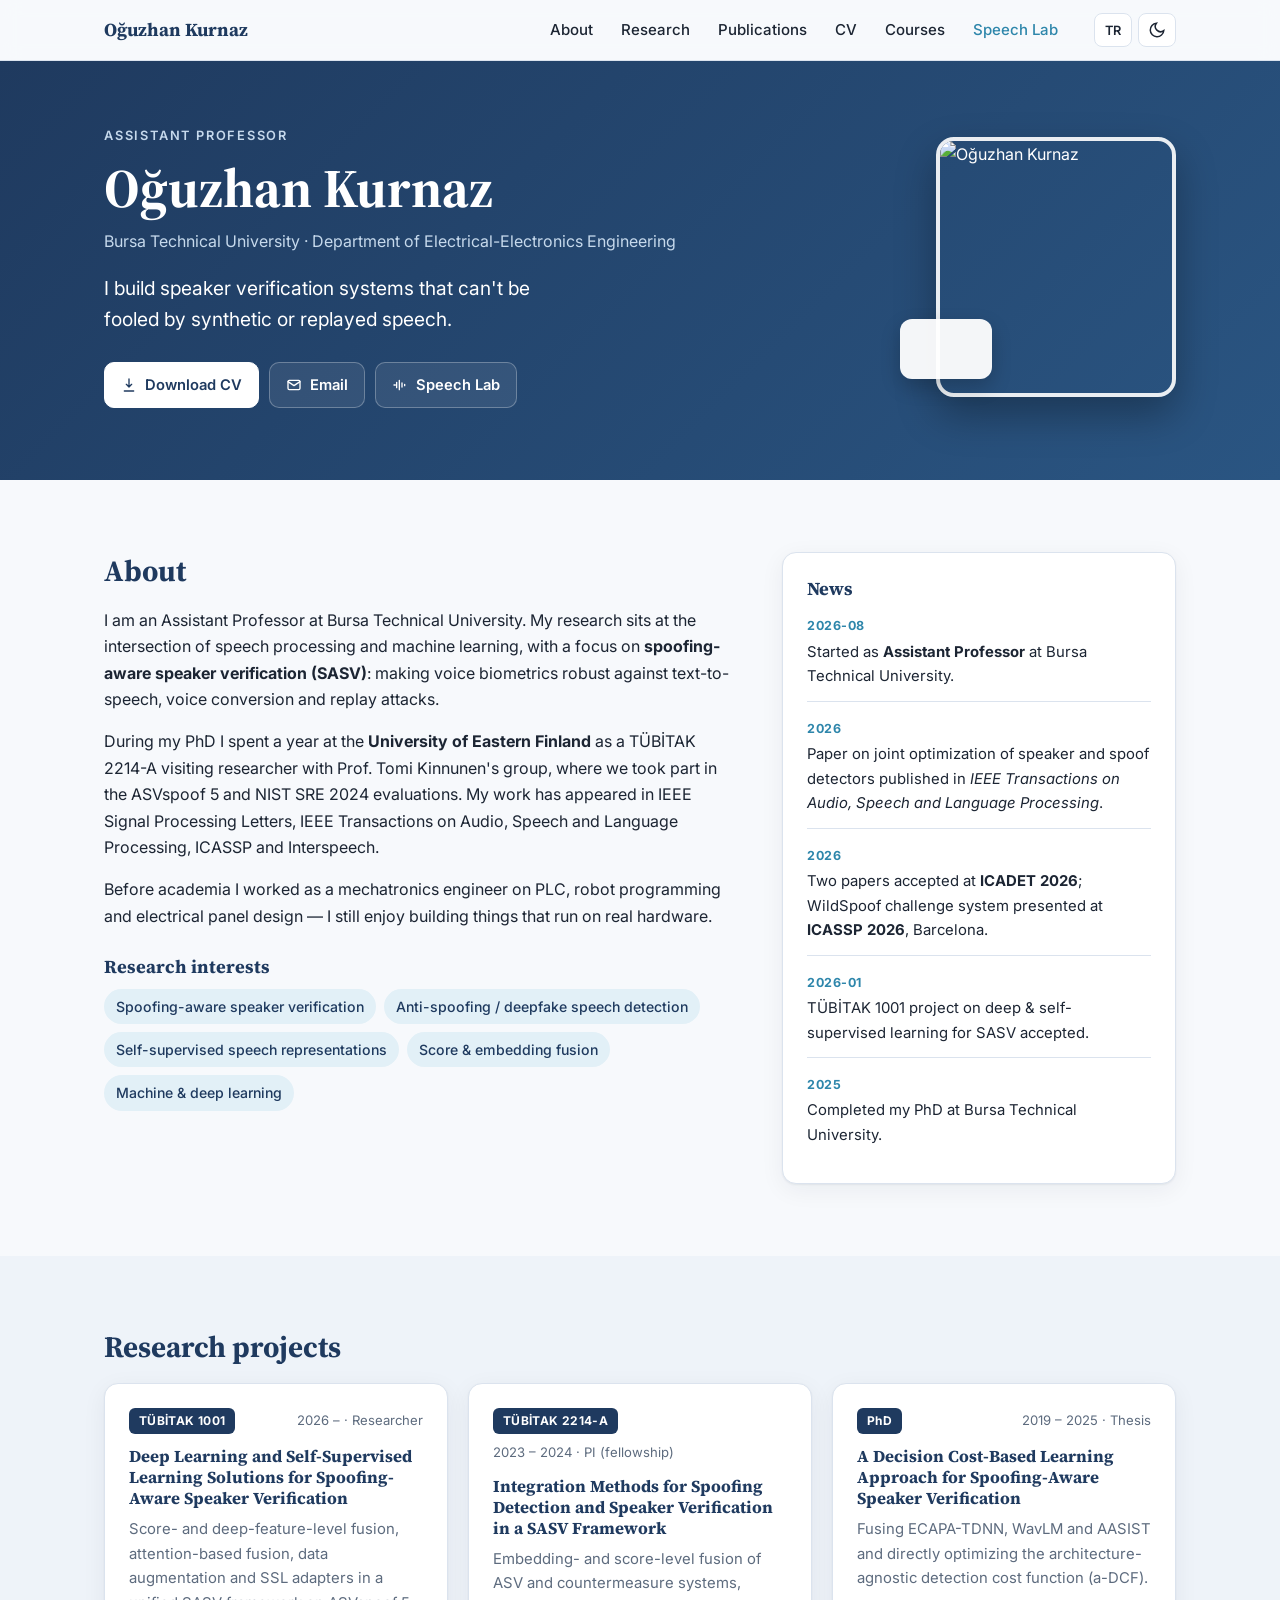
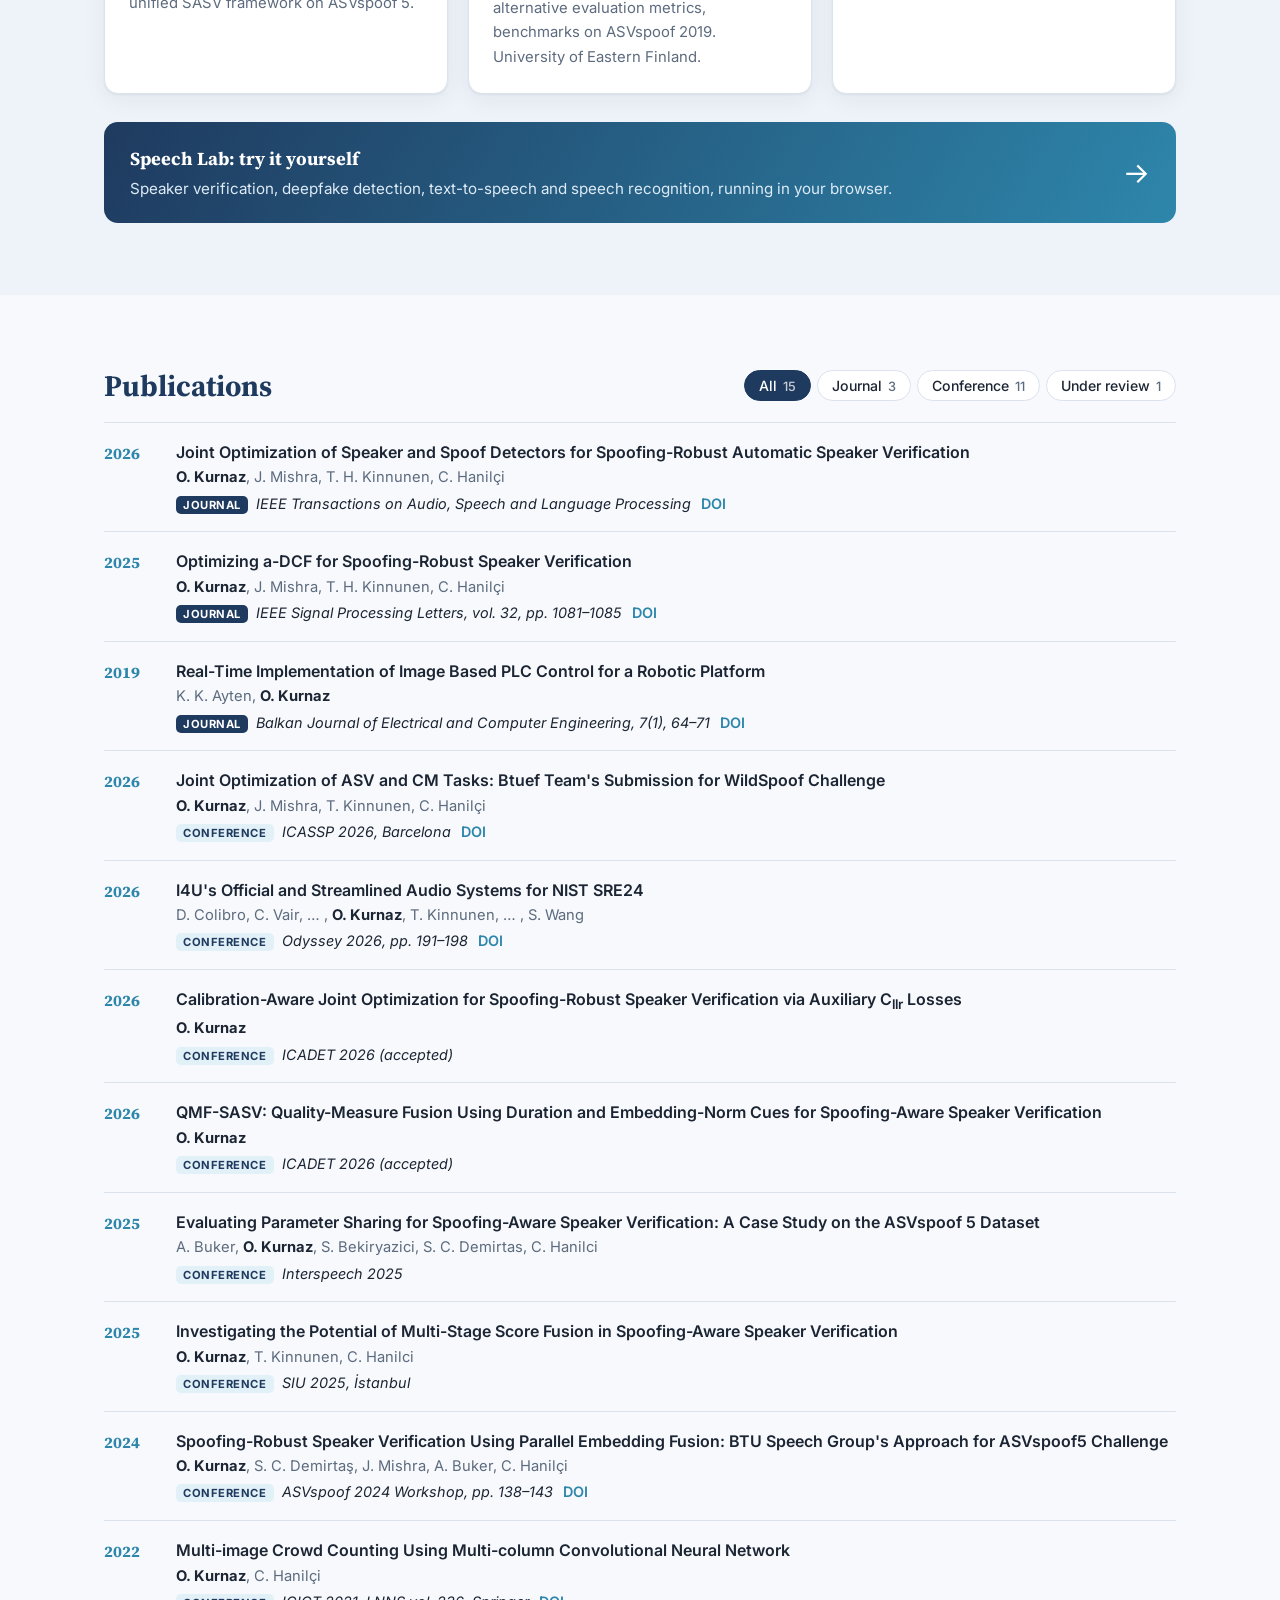
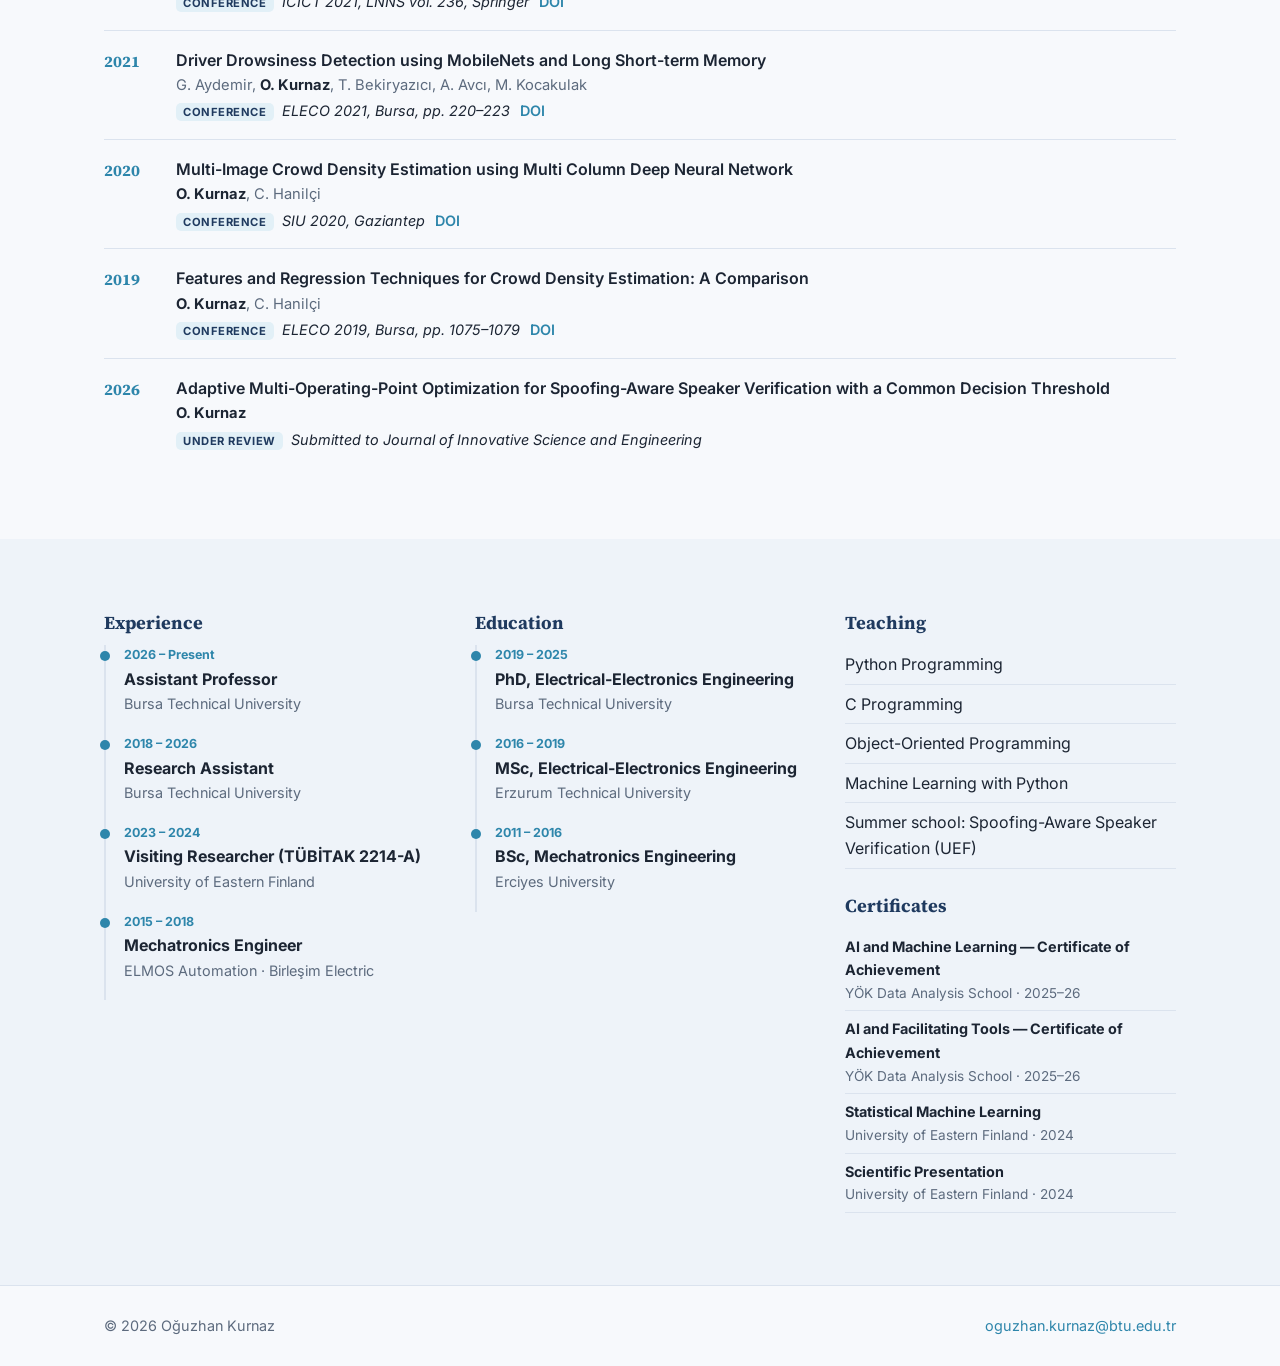
==== index.html @ 3886b08e "Add in-browser Speech Lab, Courses page; remove homepage stats - Speech Lab: live spectrogram/pitch," ====
<!doctype html>
<html lang="en">
<head>
  <meta charset="utf-8">
  <meta name="viewport" content="width=device-width, initial-scale=1">
  <title>Oğuzhan Kurnaz</title>
  <meta name="description" content="Oğuzhan Kurnaz — Assistant Professor at Bursa Technical University. Research on spoofing-aware speaker verification, speech processing and machine learning.">
  <link rel="icon" href="data:image/svg+xml,<svg xmlns='http://www.w3.org/2000/svg' viewBox='0 0 32 32'><rect width='32' height='32' rx='7' fill='%231F3A5F'/><text x='16' y='22' font-family='Arial' font-weight='700' font-size='15' fill='white' text-anchor='middle'>OK</text></svg>">
  <link rel="preconnect" href="https://fonts.googleapis.com">
  <link rel="preconnect" href="https://fonts.gstatic.com" crossorigin>
  <link href="https://fonts.googleapis.com/css2?family=Inter:wght@400;500;600;700&family=Source+Serif+4:opsz,wght@8..60,600;8..60,700&display=swap" rel="stylesheet">
  <link rel="stylesheet" href="assets/css/style.css">
</head>
<body>
  <header class="topbar">
    <div class="wrap topbar-inner">
      <a class="brand" href="index.html">Oğuzhan Kurnaz</a>
      <nav class="nav" id="nav">
        <a href="#about" data-i18n="nav.about">About</a>
        <a href="#research" data-i18n="nav.research">Research</a>
        <a href="#publications" data-i18n="nav.publications">Publications</a>
        <a href="#cv" data-i18n="nav.cv">CV</a>
        <a href="teaching.html" data-i18n="nav.teaching">Courses</a>
        <a href="demos.html" class="nav-demo" data-i18n="nav.demos">Speech Lab</a>
      </nav>
      <div class="tools">
        <button class="tool" id="langBtn" type="button" aria-label="Language">TR</button>
        <button class="tool" id="themeBtn" type="button" aria-label="Theme">
          <svg viewBox="0 0 24 24" width="18" height="18" fill="none" stroke="currentColor" stroke-width="2" stroke-linecap="round"><path d="M21 12.8A9 9 0 1 1 11.2 3a7 7 0 0 0 9.8 9.8z"/></svg>
        </button>
        <button class="tool menu-btn" id="menuBtn" type="button" aria-label="Menu">
          <svg viewBox="0 0 24 24" width="20" height="20" fill="none" stroke="currentColor" stroke-width="2" stroke-linecap="round"><path d="M4 7h16M4 12h16M4 17h16"/></svg>
        </button>
      </div>
    </div>
  </header>

  <main>
    <section class="hero">
      <div class="wrap hero-inner">
        <div class="hero-text">
          <p class="eyebrow" id="heroTitle"></p>
          <h1 id="heroName"></h1>
          <p class="affil" id="heroAffil"></p>
          <p class="tagline" id="heroTagline"></p>
          <div class="actions" id="heroActions"></div>
        </div>
        <div class="hero-photo">
          <img id="heroPhoto" alt="Oğuzhan Kurnaz" width="260" height="280">
          <div class="wave" aria-hidden="true"><span></span><span></span><span></span><span></span><span></span><span></span><span></span><span></span><span></span></div>
        </div>
      </div>
    </section>

    <section id="about" class="section">
      <div class="wrap grid-2">
        <div>
          <h2 data-i18n="sec.about">About</h2>
          <div class="prose" id="about-text"></div>
          <h3 data-i18n="sec.interests">Research interests</h3>
          <ul class="chips" id="interests"></ul>
        </div>
        <aside class="card news">
          <h3 data-i18n="sec.news">News</h3>
          <ul id="news"></ul>
        </aside>
      </div>
    </section>

    <section id="research" class="section alt">
      <div class="wrap">
        <h2 data-i18n="sec.projects">Research projects</h2>
        <div class="cards" id="projects"></div>

        <a class="demo-banner" href="demos.html">
          <div>
            <strong data-i18n="banner.title">Speech Lab: try it yourself</strong>
            <span data-i18n="banner.text">Speaker verification, deepfake detection, text-to-speech and speech recognition, running in your browser.</span>
          </div>
          <span class="arrow" aria-hidden="true">→</span>
        </a>
      </div>
    </section>

    <section id="publications" class="section">
      <div class="wrap">
        <div class="section-head">
          <h2 data-i18n="sec.publications">Publications</h2>
          <div class="filters" id="pubFilters" role="tablist"></div>
        </div>
        <ol class="pubs" id="pubs"></ol>
      </div>
    </section>

    <section id="cv" class="section alt">
      <div class="wrap grid-3">
        <div>
          <h3 data-i18n="sec.experience">Experience</h3>
          <ul class="timeline" id="experience"></ul>
        </div>
        <div>
          <h3 data-i18n="sec.education">Education</h3>
          <ul class="timeline" id="education"></ul>
        </div>
        <div>
          <h3 data-i18n="sec.teaching">Teaching</h3>
          <ul class="plain" id="teaching"></ul>
          <h3 data-i18n="sec.certificates">Certificates</h3>
          <ul class="plain small" id="certificates"></ul>
        </div>
      </div>
    </section>
  </main>

  <footer class="footer">
    <div class="wrap footer-inner">
      <span>© <span id="year"></span> Oğuzhan Kurnaz</span>
      <a id="footerMail"></a>
    </div>
  </footer>

  <script src="assets/js/data.js"></script>
  <script src="assets/js/main.js"></script>
</body>
</html>
---- assets/css/style.css ----
:root {
  --bg: #f7f9fc;
  --bg-alt: #eef3f9;
  --surface: #ffffff;
  --text: #1c2533;
  --muted: #5d6b7e;
  --line: #dbe3ee;
  --navy: #1f3a5f;
  --accent: #2e86ab;
  --accent-soft: #e2f0f7;
  --hero-1: #1f3a5f;
  --hero-2: #2a5582;
  --on-hero: #ffffff;
  --on-hero-muted: #c6d9ec;
  --ok: #1f8a5b;
  --ok-soft: #e3f4ec;
  --bad: #b8433a;
  --bad-soft: #f9e6e4;
  --shadow: 0 1px 2px rgba(16, 32, 56, .06), 0 6px 24px rgba(16, 32, 56, .06);
  --radius: 14px;
  --serif: "Source Serif 4", Georgia, serif;
  --sans: "Inter", system-ui, -apple-system, "Segoe UI", Roboto, sans-serif;
  color-scheme: light;
}
@media (prefers-color-scheme: dark) {
  :root:not([data-theme="light"]) {
    --bg: #0e1520; --bg-alt: #121b28; --surface: #172233; --text: #e4ebf4; --muted: #95a4b8; --line: #263449;
    --navy: #9cc9e8; --accent: #5bb6dc; --accent-soft: #173246; --hero-1: #13233a; --hero-2: #1b3555;
    --on-hero-muted: #a9c3dc; --ok: #4cc28b; --ok-soft: #12301f; --bad: #e57a70; --bad-soft: #3a1c19;
    --shadow: 0 1px 2px rgba(0,0,0,.3), 0 8px 28px rgba(0,0,0,.25); color-scheme: dark;
  }
}
:root[data-theme="dark"] {
  --bg: #0e1520; --bg-alt: #121b28; --surface: #172233; --text: #e4ebf4; --muted: #95a4b8; --line: #263449;
  --navy: #9cc9e8; --accent: #5bb6dc; --accent-soft: #173246; --hero-1: #13233a; --hero-2: #1b3555;
  --on-hero-muted: #a9c3dc; --ok: #4cc28b; --ok-soft: #12301f; --bad: #e57a70; --bad-soft: #3a1c19;
  --shadow: 0 1px 2px rgba(0,0,0,.3), 0 8px 28px rgba(0,0,0,.25); color-scheme: dark;
}

* { box-sizing: border-box; }
html { scroll-behavior: smooth; scroll-padding-top: 72px; }
body { margin: 0; background: var(--bg); color: var(--text); font: 16px/1.65 var(--sans); -webkit-font-smoothing: antialiased; }
a { color: var(--accent); text-decoration: none; }
a:hover { text-decoration: underline; }
h1, h2, h3 { font-family: var(--serif); color: var(--navy); line-height: 1.25; margin: 0 0 .6em; }
h2 { font-size: 1.85rem; }
h3 { font-size: 1.15rem; margin-top: 1.4em; }
.wrap { max-width: 1120px; margin: 0 auto; padding: 0 24px; }
.muted { color: var(--muted); }

/* Top bar */
.topbar { position: sticky; top: 0; z-index: 20; background: color-mix(in srgb, var(--bg) 85%, transparent); backdrop-filter: blur(10px); border-bottom: 1px solid var(--line); }
.topbar-inner { display: flex; align-items: center; gap: 24px; height: 60px; }
.brand { font-family: var(--serif); font-weight: 700; font-size: 1.15rem; color: var(--navy); white-space: nowrap; }
.brand:hover { text-decoration: none; }
.nav { display: flex; gap: 4px; margin-left: auto; }
.nav a { color: var(--text); padding: 6px 12px; border-radius: 8px; font-size: .94rem; font-weight: 500; }
.nav a:hover { background: var(--bg-alt); text-decoration: none; }
.nav a.active { color: var(--accent); }
.nav .nav-demo { color: var(--accent); }
.tools { display: flex; gap: 6px; }
.tool { border: 1px solid var(--line); background: var(--surface); color: var(--text); border-radius: 8px; height: 34px; min-width: 38px; font: 600 .8rem var(--sans); cursor: pointer; display: grid; place-items: center; }
.tool:hover { border-color: var(--accent); }
.menu-btn { display: none; }

/* Hero */
.hero { background: linear-gradient(135deg, var(--hero-1), var(--hero-2)); color: var(--on-hero); padding: 64px 0 72px; position: relative; overflow: hidden; }
.hero-inner { display: grid; grid-template-columns: 1fr auto; gap: 48px; align-items: center; }
.eyebrow { text-transform: uppercase; letter-spacing: .14em; font-size: .8rem; font-weight: 600; color: var(--on-hero-muted); margin: 0 0 8px; }
.hero h1 { color: #fff; font-size: clamp(2.2rem, 5vw, 3.4rem); margin: 0 0 6px; }
.affil { color: var(--on-hero-muted); margin: 0 0 18px; }
.tagline { font-size: 1.2rem; max-width: 38ch; margin: 0 0 26px; }
.actions { display: flex; flex-wrap: wrap; gap: 10px; }
.btn { display: inline-flex; align-items: center; gap: 8px; padding: 10px 16px; border-radius: 10px; font-weight: 600; font-size: .92rem; border: 1px solid rgba(255,255,255,.28); color: #fff; background: rgba(255,255,255,.08); cursor: pointer; font-family: var(--sans); }
.btn:hover { background: rgba(255,255,255,.16); text-decoration: none; }
.btn.primary { background: #fff; color: #1f3a5f; border-color: #fff; }
.btn.primary:hover { background: #e8f1f9; }
.hero-photo { position: relative; }
.hero-photo img { width: 240px; height: 260px; object-fit: cover; border-radius: 18px; border: 4px solid rgba(255,255,255,.9); box-shadow: 0 18px 40px rgba(0,0,0,.3); display: block; }
.wave { position: absolute; left: -36px; bottom: 18px; display: flex; gap: 4px; align-items: center; height: 60px; padding: 10px 12px; background: rgba(255,255,255,.95); border-radius: 12px; box-shadow: 0 8px 20px rgba(0,0,0,.2); }
.wave span { width: 4px; border-radius: 2px; background: #2e86ab; animation: wave 1.2s ease-in-out infinite; }
.wave span:nth-child(odd) { background: #1f3a5f; }
.wave span:nth-child(1) { animation-delay: -.9s } .wave span:nth-child(2) { animation-delay: -.2s } .wave span:nth-child(3) { animation-delay: -.6s }
.wave span:nth-child(4) { animation-delay: -.1s } .wave span:nth-child(5) { animation-delay: -.8s } .wave span:nth-child(6) { animation-delay: -.4s }
.wave span:nth-child(7) { animation-delay: -1s } .wave span:nth-child(8) { animation-delay: -.3s } .wave span:nth-child(9) { animation-delay: -.7s }
@keyframes wave { 0%, 100% { height: 8px } 50% { height: 38px } }
@media (prefers-reduced-motion: reduce) { .wave span { animation: none; height: 20px; } }

/* Sections */
.section { padding: 72px 0; }
.section.alt { background: var(--bg-alt); }
.grid-2 { display: grid; grid-template-columns: 1.6fr 1fr; gap: 48px; align-items: start; }
.grid-3 { display: grid; grid-template-columns: repeat(3, 1fr); gap: 40px; }
.grid-3 h3:first-child { margin-top: 0; }
.prose p { margin: 0 0 1em; max-width: 68ch; }
.chips { list-style: none; padding: 0; margin: 0; display: flex; flex-wrap: wrap; gap: 8px; }
.chips li { background: var(--accent-soft); color: var(--navy); padding: 6px 12px; border-radius: 999px; font-size: .88rem; font-weight: 500; }
.card { background: var(--surface); border: 1px solid var(--line); border-radius: var(--radius); box-shadow: var(--shadow); padding: 24px; }
.news h3 { margin-top: 0; }
.news ul { list-style: none; padding: 0; margin: 0; }
.news li { padding: 12px 0; border-top: 1px solid var(--line); }
.news li:first-child { border-top: 0; padding-top: 0; }
.news time { font-size: .78rem; font-weight: 700; color: var(--accent); letter-spacing: .04em; }
.news p { margin: 2px 0 0; font-size: .93rem; }
.cards { display: grid; grid-template-columns: repeat(3, 1fr); gap: 20px; }
.project h3 { margin: 12px 0 8px; font-size: 1.05rem; }
.project p { margin: 0; color: var(--muted); font-size: .93rem; }
.project-top { display: flex; justify-content: space-between; align-items: center; gap: 8px; font-size: .82rem; flex-wrap: wrap; }
.badge { background: var(--navy); color: var(--surface); padding: 3px 10px; border-radius: 6px; font-weight: 700; font-size: .75rem; letter-spacing: .03em; }
.demo-banner { margin-top: 28px; display: flex; align-items: center; justify-content: space-between; gap: 16px; padding: 22px 26px; border-radius: var(--radius); background: linear-gradient(120deg, var(--hero-1), var(--accent)); color: #fff; }
.demo-banner:hover { text-decoration: none; filter: brightness(1.06); }
.demo-banner strong { display: block; font-size: 1.15rem; font-family: var(--serif); }
.demo-banner span { color: #dcebf6; font-size: .95rem; }
.demo-banner .arrow { font-size: 1.8rem; color: #fff; }

/* Publications */
.section-head { display: flex; justify-content: space-between; align-items: center; gap: 16px; flex-wrap: wrap; margin-bottom: 18px; }
.section-head h2 { margin: 0; }
.filters { display: flex; gap: 6px; flex-wrap: wrap; }
.filters button { border: 1px solid var(--line); background: var(--surface); color: var(--text); border-radius: 999px; padding: 6px 14px; font: 500 .88rem var(--sans); cursor: pointer; }
.filters button span { color: var(--muted); font-size: .8rem; margin-left: 2px; }
.filters button.on { background: var(--navy); border-color: var(--navy); color: var(--surface); }
.filters button.on span { color: inherit; opacity: .75; }
.pubs { list-style: none; padding: 0; margin: 0; }
.pub { display: grid; grid-template-columns: 56px 1fr; gap: 16px; padding: 16px 0; border-top: 1px solid var(--line); }
.pub .year { font-family: var(--serif); font-weight: 700; color: var(--accent); padding-top: 1px; }
.pub p { margin: 0; }
.pub-title { font-weight: 600; }
.pub-meta { color: var(--muted); font-size: .92rem; }
.pub-meta b { color: var(--text); }
.pub-venue { font-size: .9rem; font-style: italic; margin-top: 2px !important; }
.pub-venue a { font-style: normal; font-weight: 600; margin-left: 6px; }
.tag { font-style: normal; font-size: .7rem; font-weight: 700; text-transform: uppercase; letter-spacing: .05em; padding: 2px 7px; border-radius: 5px; margin-right: 8px; background: var(--accent-soft); color: var(--navy); }
.tag.journal { background: var(--navy); color: var(--surface); }

/* Timeline */
.timeline, .plain { list-style: none; padding: 0; margin: 0; }
.timeline li { position: relative; padding: 0 0 18px 18px; border-left: 2px solid var(--line); display: flex; flex-direction: column; }
.timeline li::before { content: ""; position: absolute; left: -6px; top: 6px; width: 10px; height: 10px; border-radius: 50%; background: var(--accent); }
.timeline .when { font-size: .78rem; font-weight: 700; color: var(--accent); }
.timeline .muted { font-size: .9rem; }
.plain li { padding: 6px 0; border-bottom: 1px solid var(--line); display: flex; flex-direction: column; }
.plain.small li { font-size: .9rem; }
.plain .muted { font-size: .85rem; }

.footer { border-top: 1px solid var(--line); padding: 28px 0; font-size: .9rem; color: var(--muted); }
.footer-inner { display: flex; justify-content: space-between; gap: 12px; flex-wrap: wrap; }

/* ---------- Demos page ---------- */
.page-head { background: linear-gradient(135deg, var(--hero-1), var(--hero-2)); color: #fff; padding: 52px 0 40px; }
.page-head h1 { color: #fff; font-size: clamp(1.9rem, 4vw, 2.6rem); margin-bottom: 8px; }
.page-head p { color: var(--on-hero-muted); max-width: 70ch; margin: 0; }
.tabs { display: flex; gap: 8px; flex-wrap: wrap; margin: -22px 0 28px; position: relative; }
.tabs button { flex: 1 1 170px; text-align: left; border: 1px solid var(--line); background: var(--surface); color: var(--text); border-radius: 12px; padding: 14px 16px; cursor: pointer; box-shadow: var(--shadow); font-family: var(--sans); }
.tabs button b { display: block; font-size: .98rem; }
.tabs button small { color: var(--muted); font-size: .82rem; }
.tabs button.on { border-color: var(--accent); outline: 2px solid var(--accent); outline-offset: -2px; }
.demo { display: none; }
.demo.on { display: block; }
.demo-intro { color: var(--muted); max-width: 75ch; margin: 0 0 20px; }
.slots { display: grid; grid-template-columns: 1fr 1fr; gap: 20px; }
.slot h3 { margin: 0 0 4px; font-size: 1.05rem; }
.slot .hint { color: var(--muted); font-size: .86rem; margin: 0 0 14px; }
.rec-row { display: flex; gap: 8px; flex-wrap: wrap; align-items: center; }
.sbtn { display: inline-flex; align-items: center; gap: 8px; border: 1px solid var(--line); background: var(--surface); color: var(--text); padding: 9px 14px; border-radius: 10px; font: 600 .9rem var(--sans); cursor: pointer; }
.sbtn:hover { border-color: var(--accent); }
.sbtn.rec { color: var(--bad); }
.sbtn.rec.live { background: var(--bad); border-color: var(--bad); color: #fff; }
.sbtn.rec .dot { width: 10px; height: 10px; border-radius: 50%; background: currentColor; }
.sbtn.rec.live .dot { animation: blink 1s infinite; }
@keyframes blink { 50% { opacity: .3 } }
.sbtn input { display: none; }
.timer { font-variant-numeric: tabular-nums; color: var(--muted); font-size: .88rem; }
.clip { margin-top: 12px; }
.clip audio { width: 100%; height: 40px; }
.clip .meta { font-size: .8rem; color: var(--muted); }
.run-row { display: flex; gap: 16px; align-items: center; flex-wrap: wrap; margin-top: 22px; }
.run { background: var(--navy); color: var(--surface); border: 0; padding: 12px 22px; border-radius: 10px; font: 700 .95rem var(--sans); cursor: pointer; }
.run:disabled { opacity: .45; cursor: not-allowed; }
.consent { display: flex; gap: 8px; align-items: flex-start; font-size: .88rem; color: var(--muted); max-width: 70ch; }
.consent input { margin-top: 4px; }
.status { margin-top: 16px; font-size: .92rem; color: var(--muted); min-height: 1.4em; }
.status.err { color: var(--bad); }
.spinner { display: inline-block; width: 14px; height: 14px; border: 2px solid var(--line); border-top-color: var(--accent); border-radius: 50%; animation: spin .8s linear infinite; vertical-align: -2px; margin-right: 6px; }
@keyframes spin { to { transform: rotate(360deg) } }
.result { margin-top: 18px; }
.result:empty { display: none; }
.verdict { display: flex; gap: 20px; align-items: center; padding: 20px; border-radius: var(--radius); }
.verdict.same { background: var(--ok-soft); }
.verdict.diff { background: var(--bad-soft); }
.verdict .big { font-family: var(--serif); font-size: 2.2rem; font-weight: 700; }
.verdict.same .big, .verdict.same strong { color: var(--ok); }
.verdict.diff .big, .verdict.diff strong { color: var(--bad); }
.meter { height: 8px; background: var(--line); border-radius: 4px; position: relative; margin-top: 8px; width: min(320px, 60vw); }
.meter i { position: absolute; left: 0; top: 0; bottom: 0; border-radius: 4px; background: currentColor; }
.meter em { position: absolute; top: -4px; bottom: -4px; width: 2px; background: var(--text); }
textarea { width: 100%; min-height: 110px; padding: 12px; border-radius: 10px; border: 1px solid var(--line); background: var(--surface); color: var(--text); font: .95rem/1.5 var(--sans); resize: vertical; }
select { padding: 8px 10px; border-radius: 8px; border: 1px solid var(--line); background: var(--surface); color: var(--text); font: .9rem var(--sans); }
.field-row { display: flex; justify-content: space-between; align-items: center; gap: 10px; margin-top: 8px; font-size: .85rem; color: var(--muted); }
.notice { margin-top: 28px; padding: 16px 18px; border-left: 4px solid var(--accent); background: var(--accent-soft); border-radius: 0 10px 10px 0; font-size: .9rem; }
.notice p { margin: 0; }
.setup { border: 1px dashed var(--accent); }
.setup code { background: var(--bg-alt); padding: 1px 6px; border-radius: 5px; font-size: .88em; }

/* ---------- Speech Lab additions ---------- */
.model-info { font-size: .85rem; color: var(--muted); margin: -10px 0 20px; display: flex; align-items: center; gap: 6px; }
.model-info::before { content: ""; width: 8px; height: 8px; border-radius: 50%; background: var(--accent); flex: none; }
.toggle { display: inline-flex; align-items: center; gap: 8px; font-size: .88rem; color: var(--muted); cursor: pointer; }
.spectro { margin-top: 16px; padding: 0; overflow: hidden; background: #0b1220; border-color: #0b1220; }
.spectro canvas { display: block; width: 100%; }
#sp-canvas { height: 320px; }
#sp-pitch { height: 110px; border-top: 1px solid #22304a; }
.readouts { display: flex; gap: 32px; padding: 14px 18px; color: #c6d9ec; font-size: .78rem; text-transform: uppercase; letter-spacing: .06em; flex-wrap: wrap; }
.readouts b { display: block; font: 700 1.35rem var(--serif); color: #fff; letter-spacing: 0; text-transform: none; font-variant-numeric: tabular-nums; min-width: 4.5em; }
.spectro-axis { display: flex; justify-content: space-between; padding: 8px 18px; font-size: .75rem; color: #95a4b8; border-top: 1px solid #22304a; }
.demo > .hint { color: var(--muted); font-size: .88rem; margin: 12px 0 0; }
.pbar { display: block; height: 6px; background: var(--line); border-radius: 3px; overflow: hidden; margin-top: 8px; max-width: 420px; }
.pbar i { display: block; height: 100%; background: var(--accent); transition: width .15s; }
.result-card audio { display: block; }
.result-actions { display: flex; flex-wrap: wrap; gap: 8px; margin-top: 12px; }
.result-actions .sbtn:hover { text-decoration: none; }
.transcript { margin: 0; font-size: 1.05rem; line-height: 1.7; white-space: pre-wrap; }
.field-group { display: flex; gap: 16px; flex-wrap: wrap; }
.field-group label, .field-row label { display: inline-flex; align-items: center; gap: 8px; }
.verdict { flex-wrap: wrap; }
.windows { margin-left: auto; display: flex; flex-direction: column; gap: 6px; }
.wbars { display: flex; align-items: flex-end; gap: 3px; height: 54px; }
.wbars span { width: 12px; border-radius: 3px 3px 0 0; }
.wbars .ok { background: var(--ok); }
.wbars .bad { background: var(--bad); }
.card > select { margin-top: 4px; }

/* ---------- Courses page ---------- */
.course-section { padding-top: 36px; }
.course-tools { display: flex; justify-content: flex-end; margin-bottom: 8px; }
.search { width: min(340px, 100%); padding: 10px 14px; border-radius: 10px; border: 1px solid var(--line); background: var(--surface); color: var(--text); font: .95rem var(--sans); }
.search:focus { outline: 2px solid var(--accent); outline-offset: -1px; }
.course-group { margin: 8px 0 14px; font-size: 1rem; text-transform: uppercase; letter-spacing: .08em; color: var(--muted); font-family: var(--sans); }
.course { margin-bottom: 20px; }
.course h2 { font-size: 1.45rem; margin: 6px 0 6px; }
.course-top { display: flex; justify-content: space-between; align-items: center; gap: 8px; font-size: .85rem; flex-wrap: wrap; }
.course-desc { color: var(--muted); margin: 0 0 14px; max-width: 75ch; }
.course-empty { margin: 8px 0 0; font-size: .92rem; }
.mats { list-style: none; padding: 0; margin: 0; }
.mat { display: grid; grid-template-columns: 76px auto 1fr auto auto; gap: 12px; align-items: center; padding: 10px 0; border-top: 1px solid var(--line); }
.mat-week { font-size: .8rem; font-weight: 700; color: var(--accent); }
.mat-type { font-size: .7rem; font-weight: 700; text-transform: uppercase; letter-spacing: .05em; padding: 2px 8px; border-radius: 5px; background: var(--accent-soft); color: var(--navy); justify-self: start; }
.mat-type.t-homework, .mat-type.t-exam { background: var(--bad-soft); color: var(--bad); }
.mat-type.t-code, .mat-type.t-lab { background: var(--ok-soft); color: var(--ok); }
.mat-title { color: var(--text); font-weight: 500; }
.mat-meta { font-size: .78rem; color: var(--muted); display: flex; gap: 10px; }
.mat-get { color: var(--muted); display: grid; place-items: center; width: 32px; height: 32px; border-radius: 8px; }
.mat-get:hover { background: var(--bg-alt); color: var(--accent); }
.new { font-size: .68rem; font-weight: 700; text-transform: uppercase; background: var(--accent); color: var(--surface); padding: 1px 6px; border-radius: 4px; margin-left: 6px; vertical-align: 2px; }
.past summary { cursor: pointer; list-style: none; }
.past summary::-webkit-details-marker { display: none; }
.past summary h3::after { content: " ▾"; }
.past[open] summary h3::after { content: " ▴"; }

/* Responsive */
@media (max-width: 900px) {
  .grid-2, .grid-3 { grid-template-columns: 1fr; gap: 32px; }
  .cards { grid-template-columns: 1fr; }
  .hero-inner { grid-template-columns: 1fr; }
  .hero-photo { order: -1; }
  .hero-photo img { width: 150px; height: 165px; }
  .wave { left: auto; right: -14px; bottom: -10px; height: 42px; transform: scale(.8); }
  .slots { grid-template-columns: 1fr; }
  .menu-btn { display: grid; }
  .nav { display: none; position: absolute; top: 60px; left: 0; right: 0; flex-direction: column; background: var(--surface); border-bottom: 1px solid var(--line); padding: 8px 16px 14px; }
  .nav.open { display: flex; }
  .tools { margin-left: auto; }
}
@media (max-width: 720px) {
  .wrap { padding: 0 16px; }
  .hero { padding: 40px 0 52px; }
  .mat { grid-template-columns: auto 1fr auto; }
  .mat-week { grid-column: 1 / -1; }
  .mat-meta { display: none; }
  .readouts { gap: 18px; }
  .section { padding: 52px 0; }
  .pub { grid-template-columns: 1fr; gap: 2px; }
  .demo-banner { padding: 18px; }
  .hero-photo { width: max-content; }
}
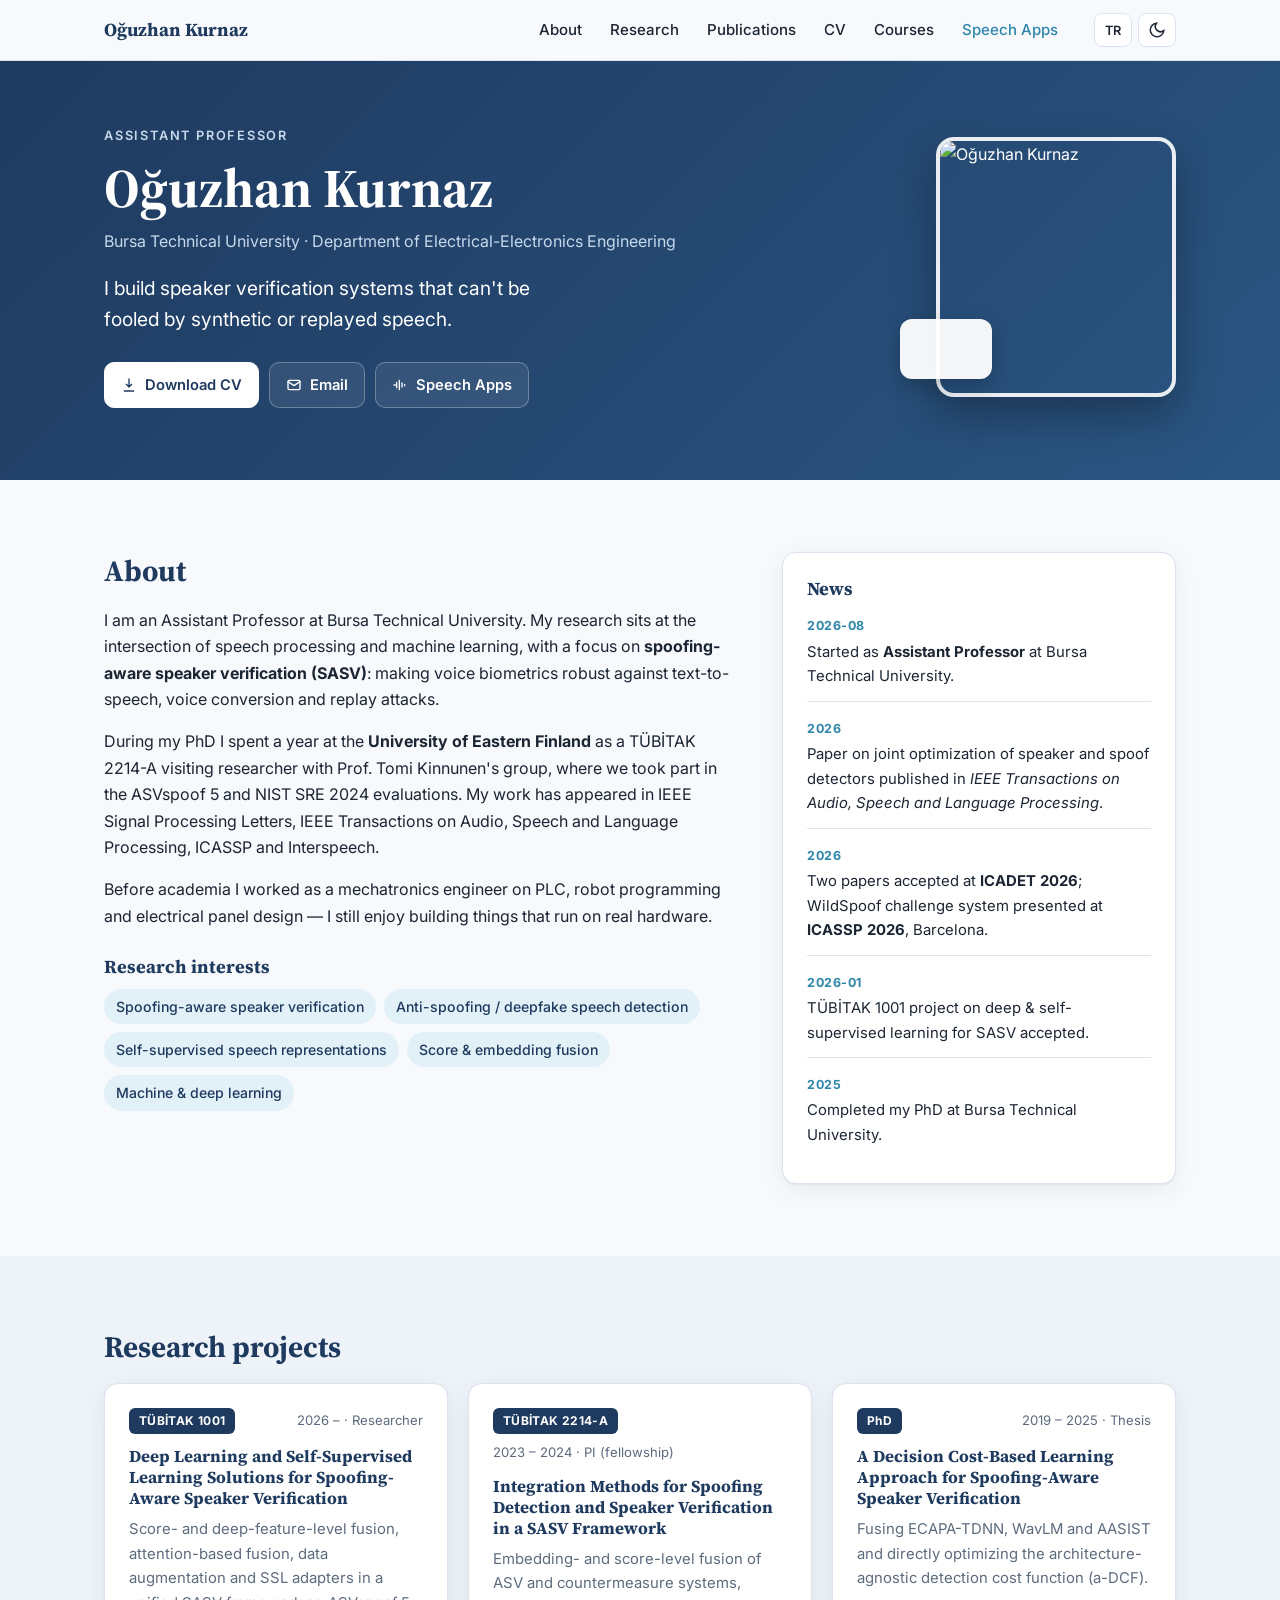
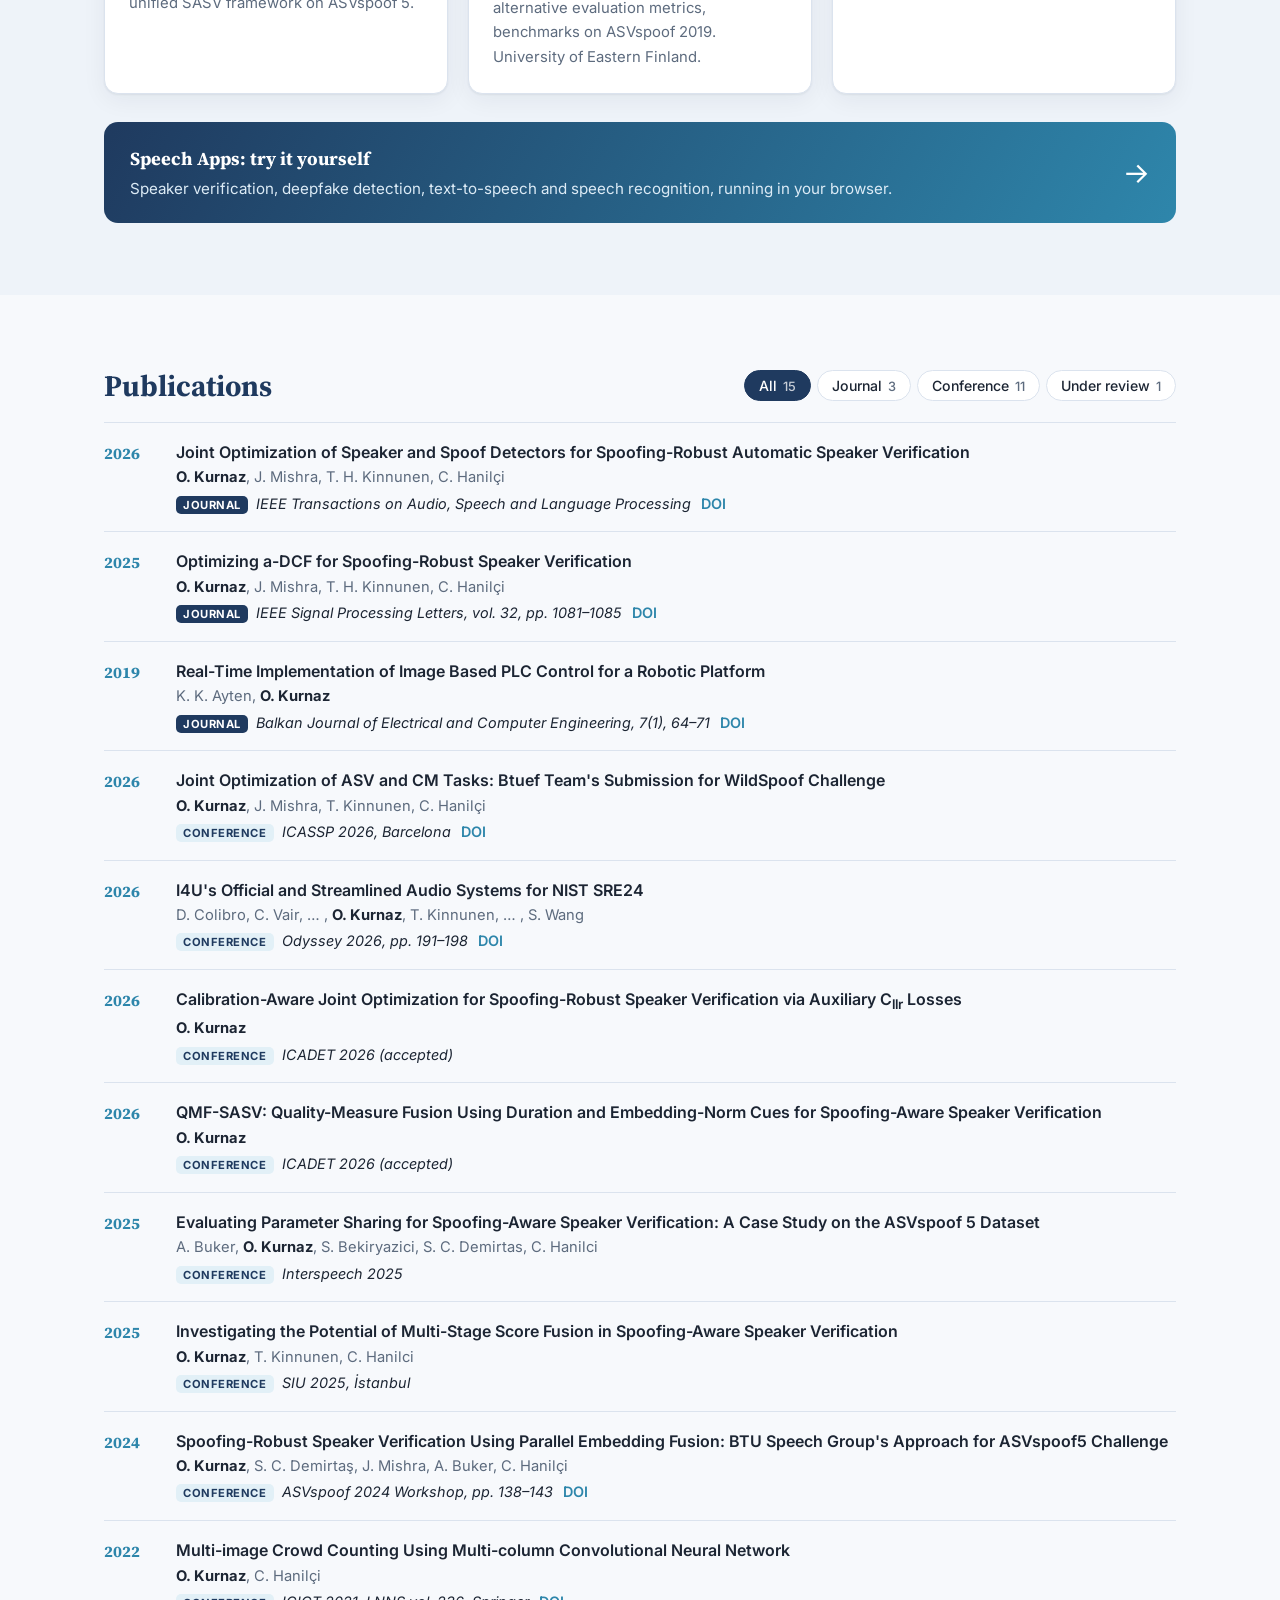
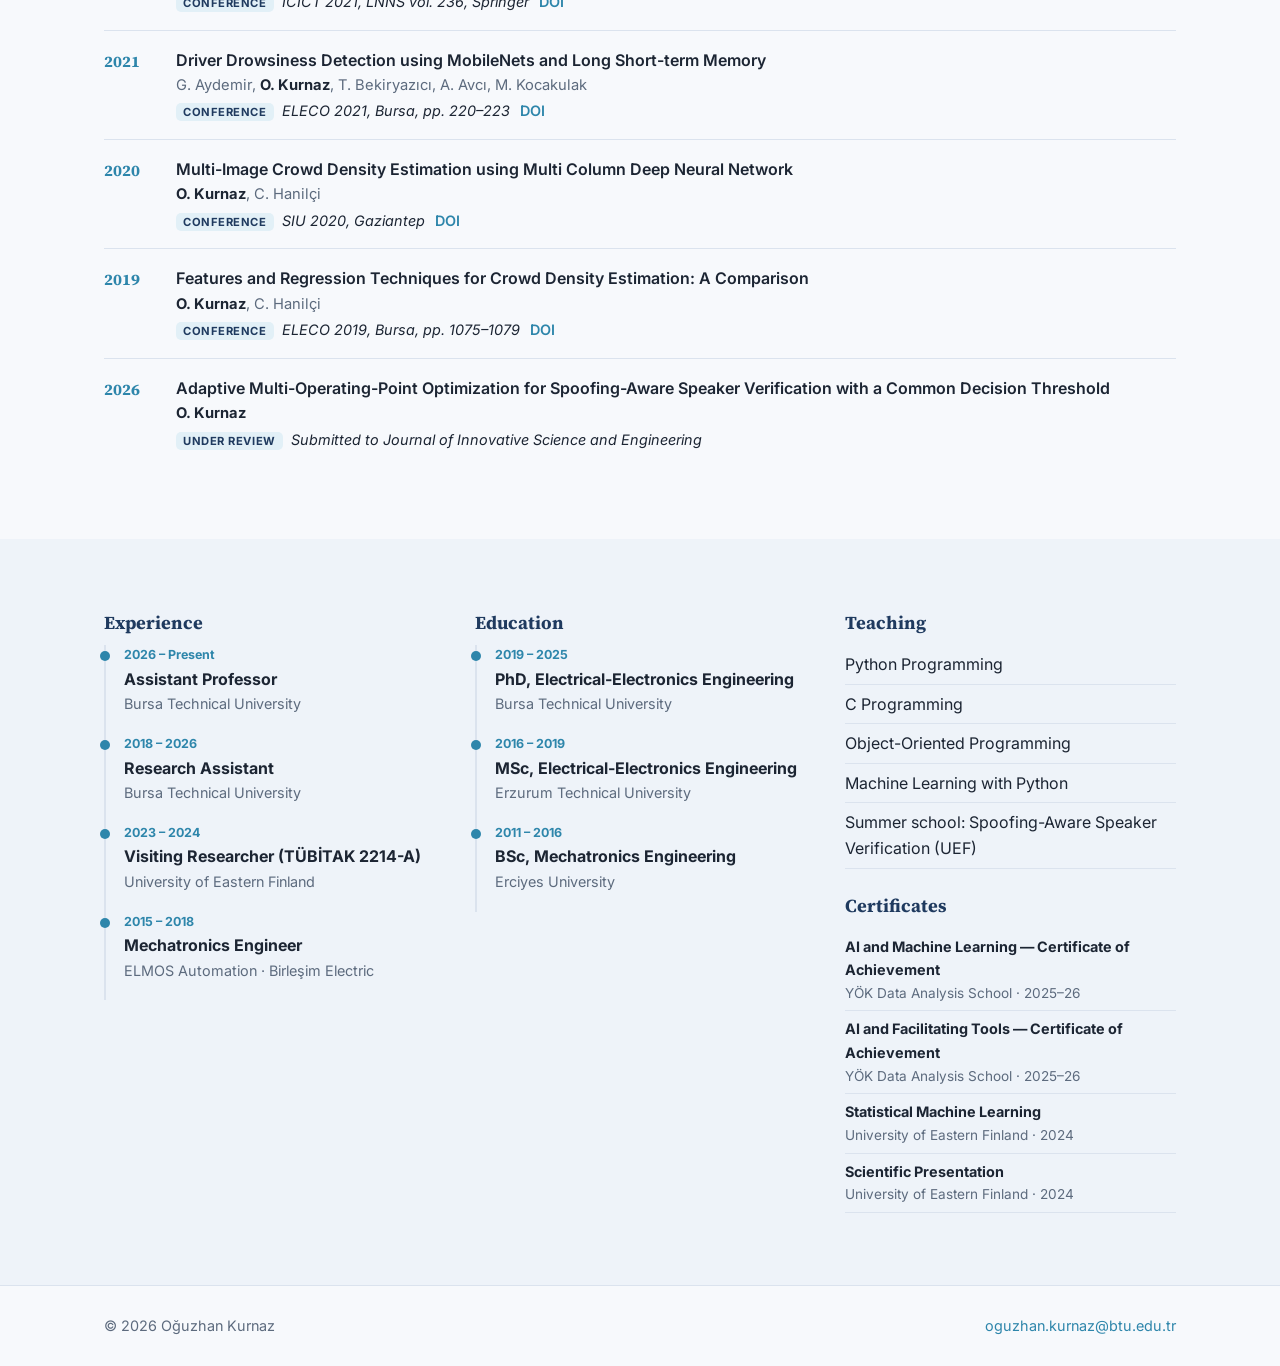
==== commit dc9f88b9: "Rename Speech Lab to Speech Apps / Ses Uygulamaları Co-Authored-By: Claude Opus 5.5 <noreply@anthrop" ====
--- a/index.html
+++ b/index.html
@@ -21,7 +21,7 @@
         <a href="#publications" data-i18n="nav.publications">Publications</a>
         <a href="#cv" data-i18n="nav.cv">CV</a>
         <a href="teaching.html" data-i18n="nav.teaching">Courses</a>
-        <a href="demos.html" class="nav-demo" data-i18n="nav.demos">Speech Lab</a>
+        <a href="demos.html" class="nav-demo" data-i18n="nav.demos">Speech Apps</a>
       </nav>
       <div class="tools">
         <button class="tool" id="langBtn" type="button" aria-label="Language">TR</button>
@@ -74,7 +74,7 @@
 
         <a class="demo-banner" href="demos.html">
           <div>
-            <strong data-i18n="banner.title">Speech Lab: try it yourself</strong>
+            <strong data-i18n="banner.title">Speech Apps: try it yourself</strong>
             <span data-i18n="banner.text">Speaker verification, deepfake detection, text-to-speech and speech recognition, running in your browser.</span>
           </div>
           <span class="arrow" aria-hidden="true">→</span>
